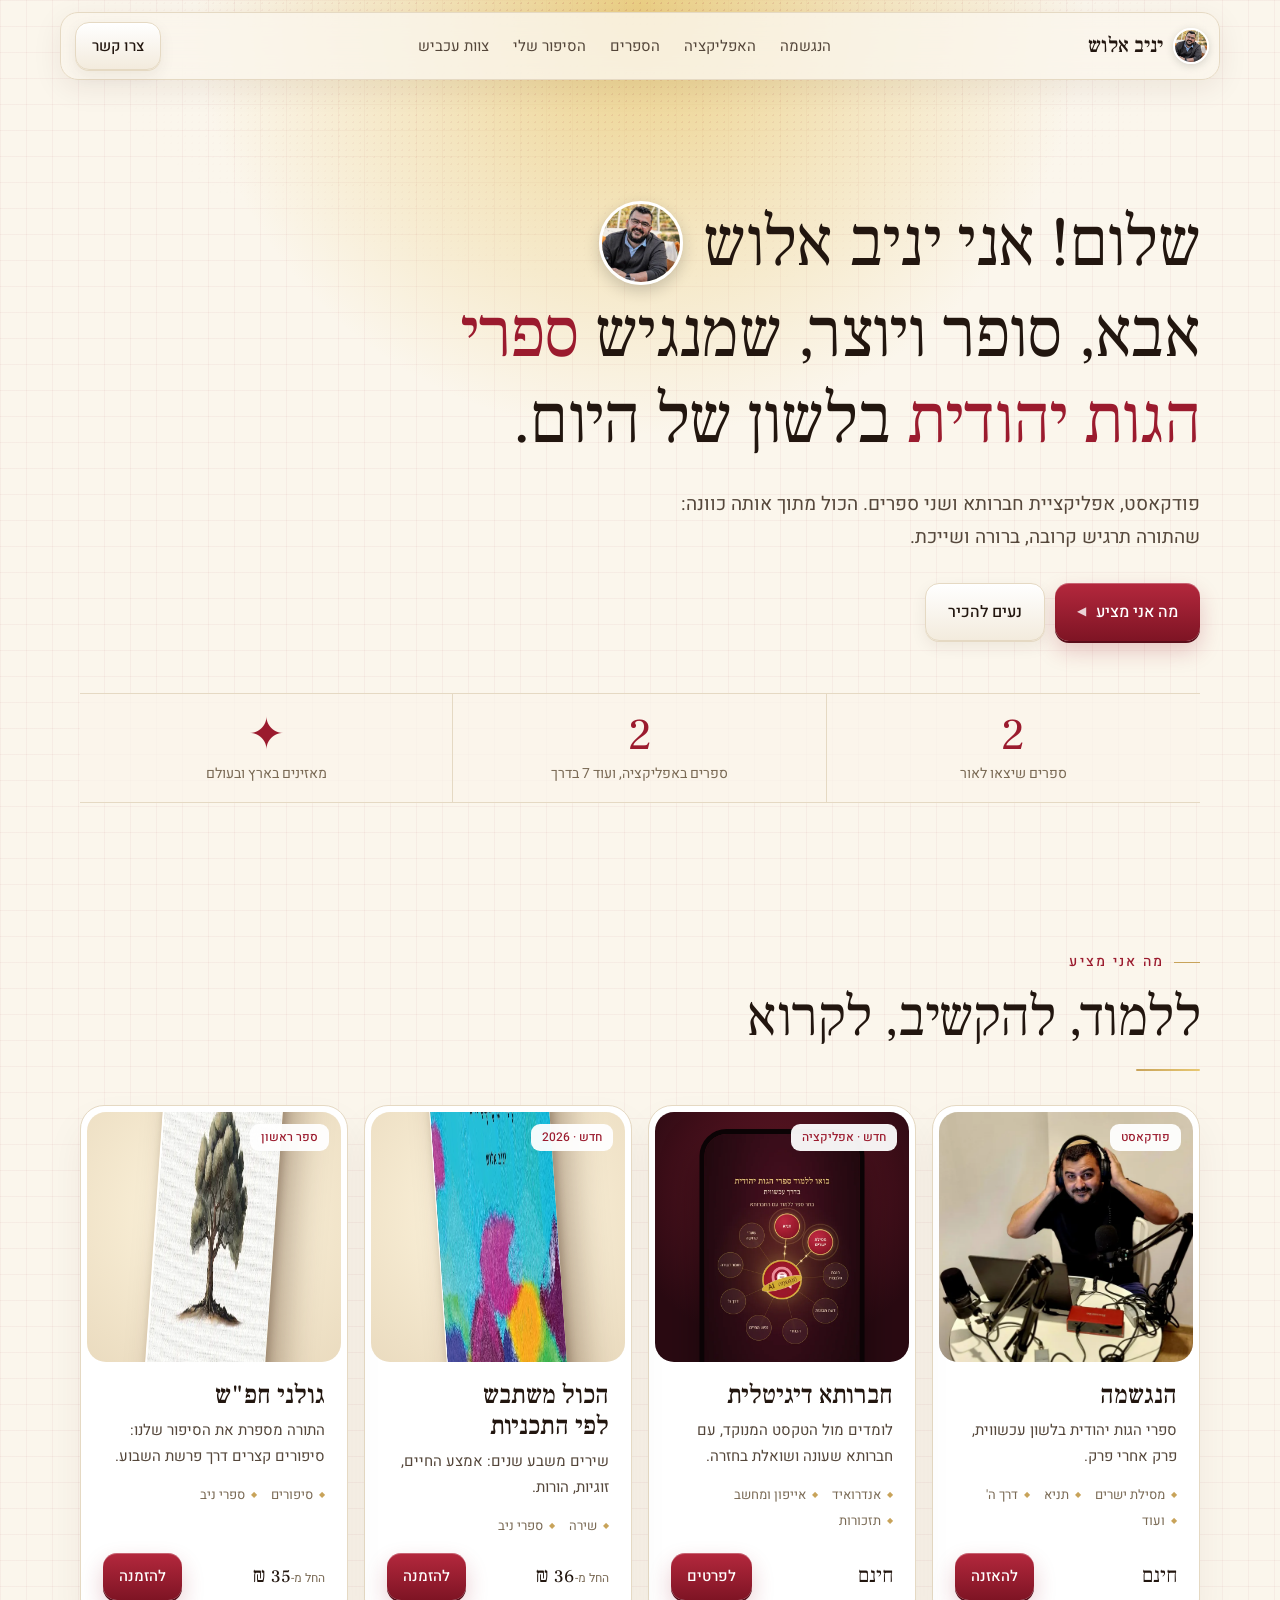
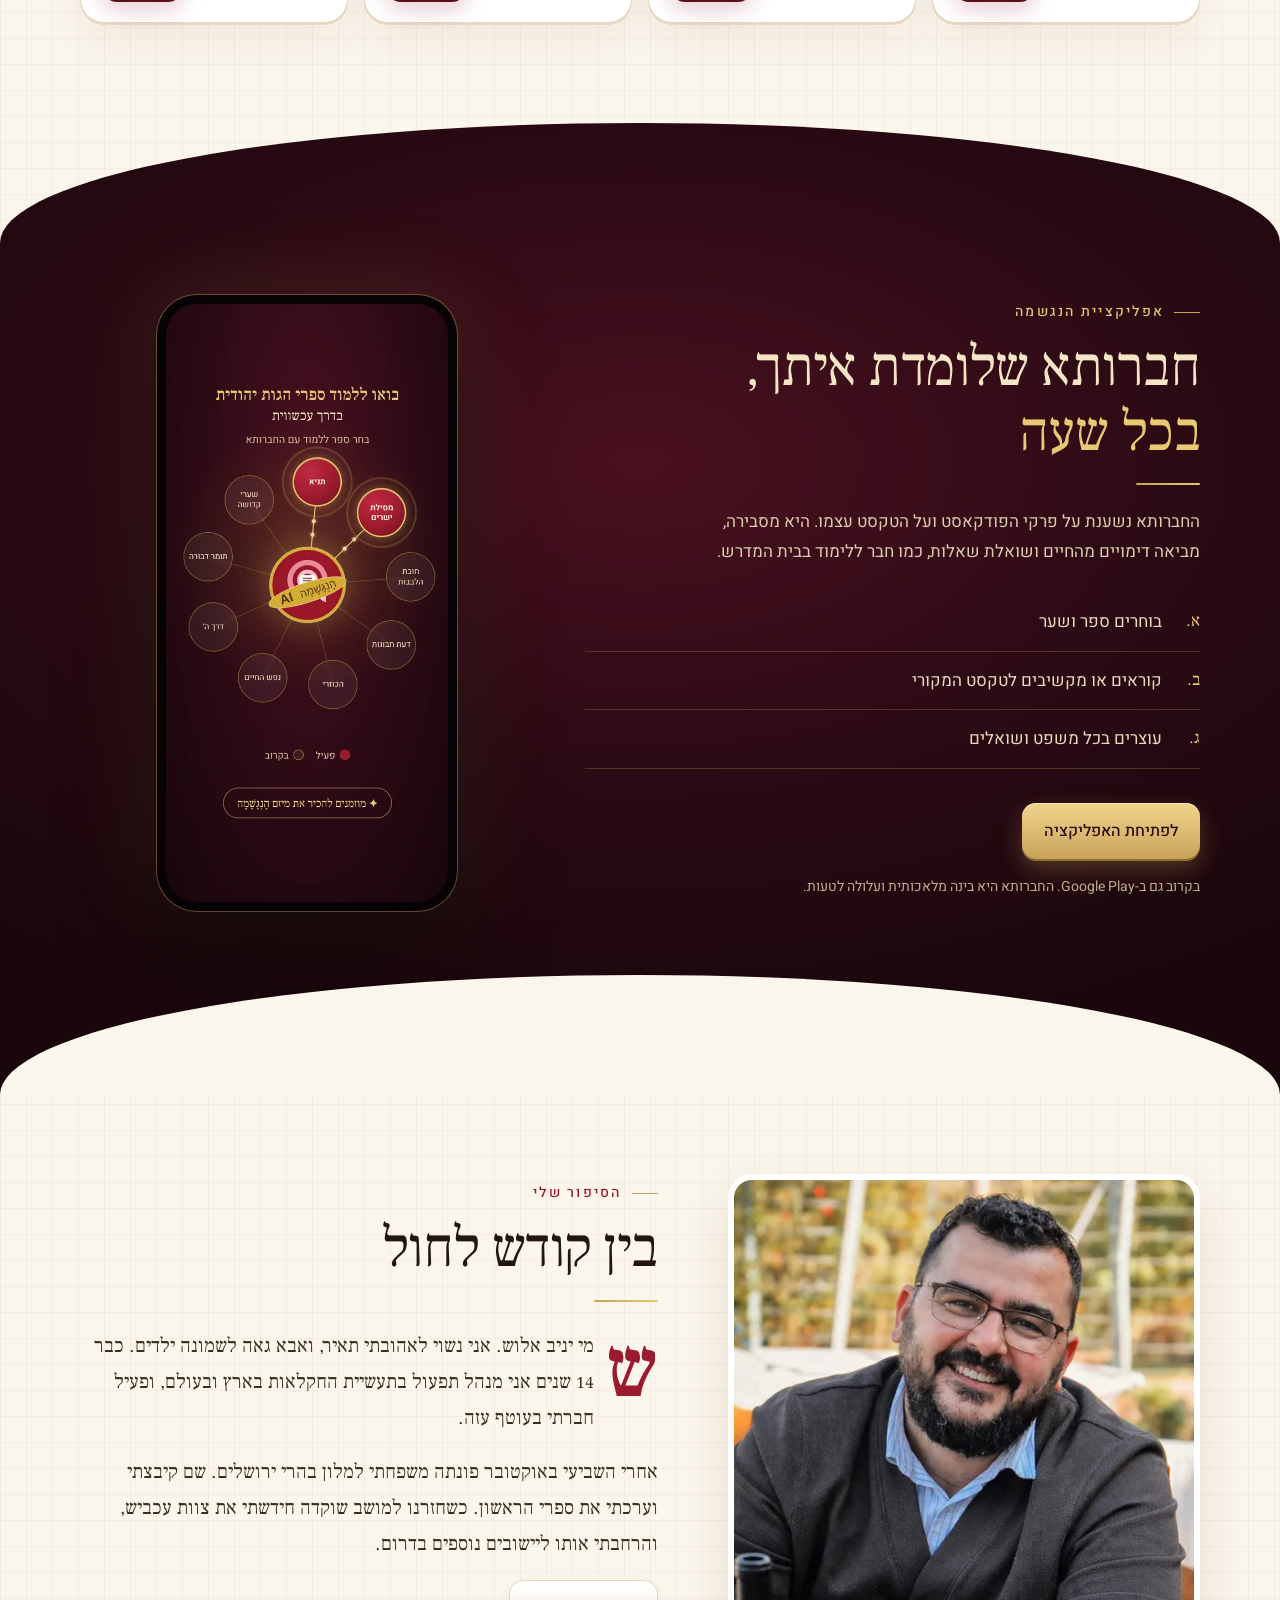
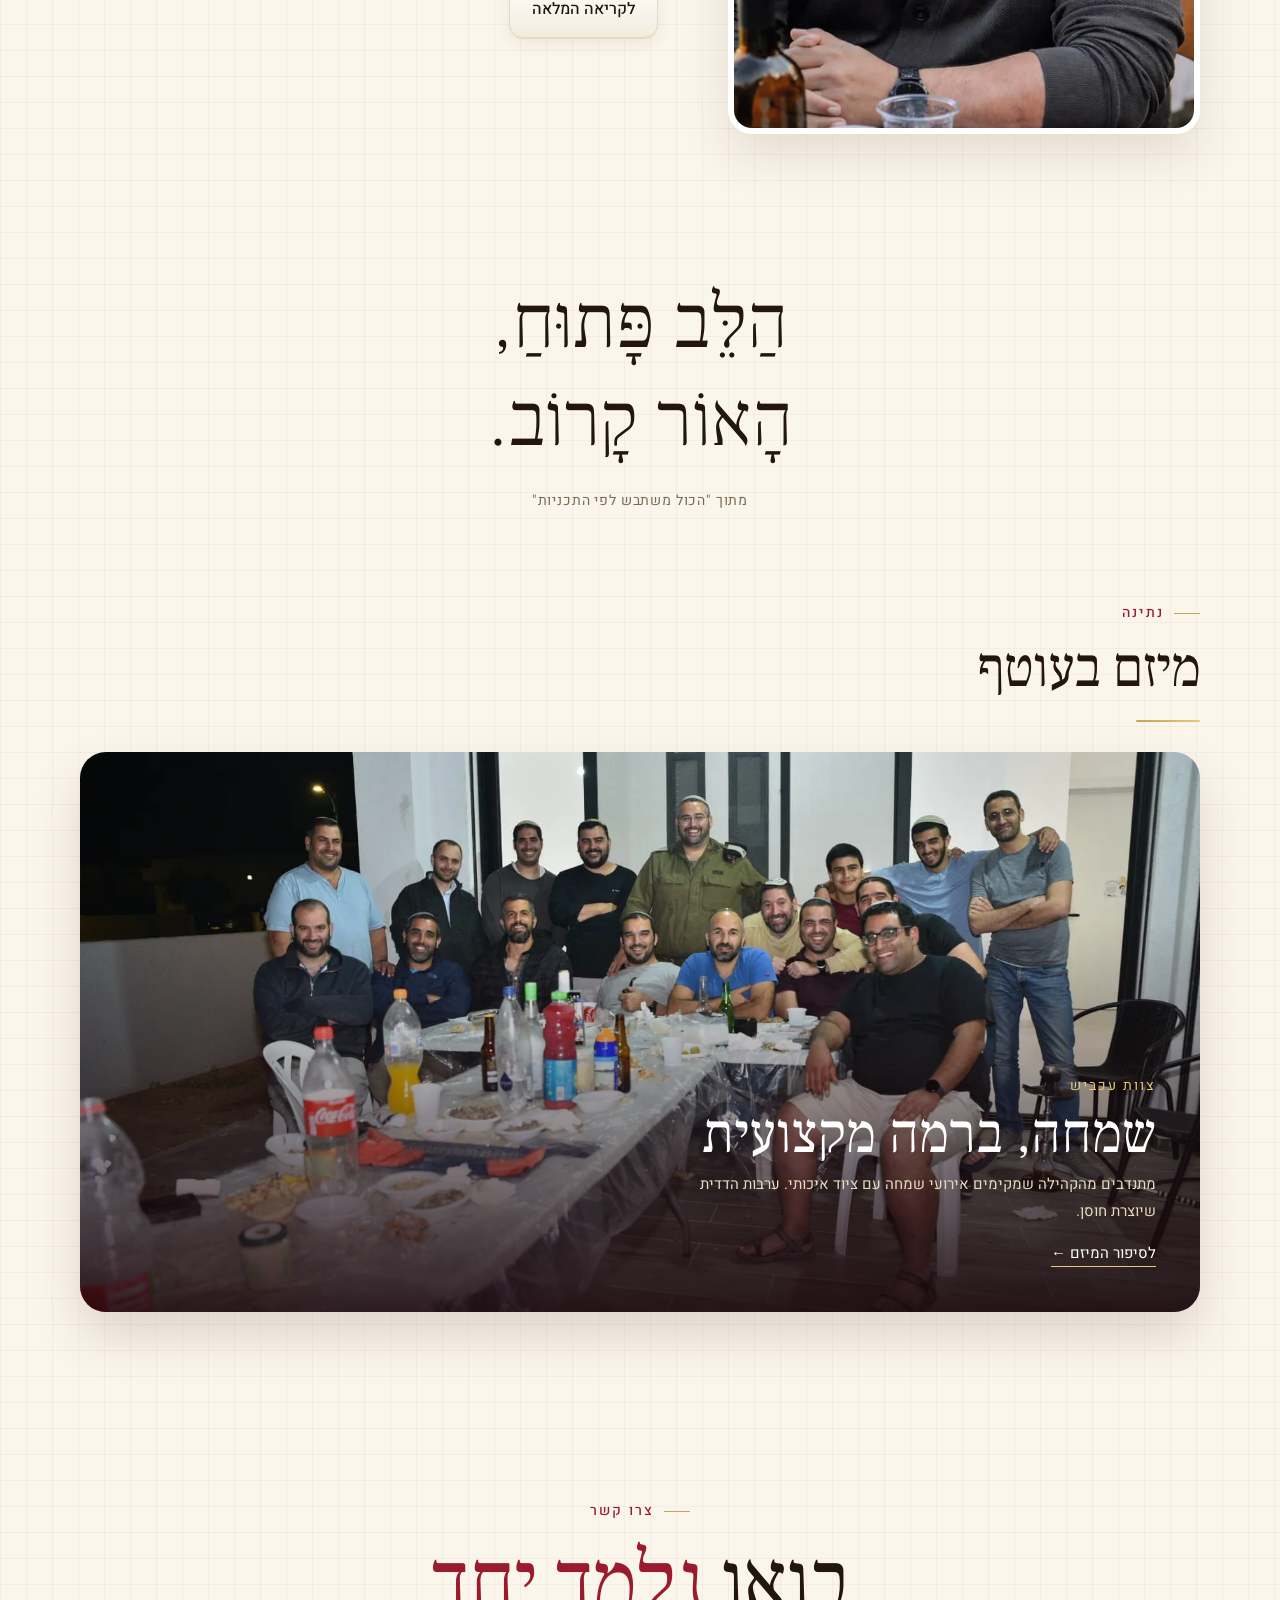
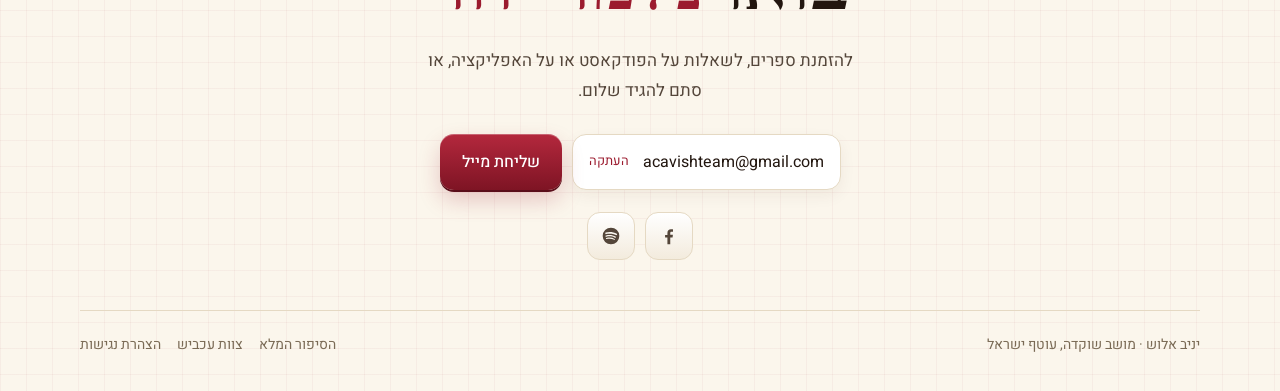
==== index.html @ 119efe70 "האתר האישי: דף בית, הסיפור המלא, צוות עכביש והצהרת נגישות Co-Authored-By: Claude Opus 5.5 (1M contex" ====
<!DOCTYPE html>
<html lang="he" dir="rtl">
<head>
<meta charset="utf-8">
<meta name="viewport" content="width=device-width, initial-scale=1, viewport-fit=cover">
<title>יניב אלוש · אבא, סופר ויוצר</title>
<meta name="description" content="יניב אלוש: הפודקאסט הנגשמה, אפליקציית חברותא דיגיטלית ללימוד ספרי הגות יהודית, והספרים גולני חפ&quot;ש והכול משתבש לפי התכניות.">
<meta name="theme-color" content="#FBF6EC">
<meta property="og:type" content="website">
<meta property="og:locale" content="he_IL">
<meta property="og:title" content="יניב אלוש · אבא, סופר ויוצר">
<meta property="og:description" content="פודקאסט, אפליקציית חברותא ושני ספרים. ספרי הגות יהודית בלשון של היום.">
<meta property="og:image" content="https://yanivalush.github.io/yaniv-site/img/og.jpg">
<meta property="og:image:width" content="1200"><meta property="og:image:height" content="630">
<meta name="twitter:card" content="summary_large_image">
<link rel="icon" href="img/favicon.png" type="image/png">
<link rel="apple-touch-icon" href="img/apple-touch-icon.png">
<link rel="preconnect" href="https://fonts.googleapis.com"><link rel="preconnect" href="https://fonts.gstatic.com" crossorigin>
<link href="https://fonts.googleapis.com/css2?family=Frank+Ruhl+Libre:wght@300;400;500&family=Heebo:wght@400;500&display=swap" rel="stylesheet">
<link rel="stylesheet" href="style.css">
<script type="application/ld+json">{"@context":"https://schema.org","@type":"Person","name":"יניב אלוש","alternateName":"Yaniv Alush","jobTitle":"סופר ויוצר הפודקאסט הנגשמה","sameAs":["https://open.spotify.com/show/05UHixryr6ybnDP0yZZzKV","https://www.facebook.com/profile.php?id=100038217031965"]}</script>
</head>
<body>
<a class="skip" href="#main">דילוג לתוכן</a>

<header class="hdr"><nav class="pill-nav" aria-label="ניווט ראשי">
  <a class="brand" href="#top"><img src="img/yaniv-face.webp" alt="" width="36" height="36"><b>יניב אלוש</b></a>
  <div class="links"><a href="#offers">הנגשמה</a><a href="#app">האפליקציה</a><a href="#offers">הספרים</a><a href="#story">הסיפור שלי</a><a href="#akavish">צוות עכביש</a></div>
  <a class="btn ghost sm links" href="#contact">צרו קשר</a>
  <button class="menu-btn" type="button" aria-expanded="false" aria-controls="drawer" aria-label="פתיחת התפריט"><i></i></button>
</nav></header>
<div class="drawer" id="drawer" hidden>
  <a href="#offers">הנגשמה והספרים</a><a href="#app">האפליקציה</a><a href="#story">הסיפור שלי</a><a href="#akavish">צוות עכביש</a>
  <a class="btn" href="#contact">צרו קשר</a>
</div>

<main id="main">
<div class="hero" id="top">
  <div class="glow"></div><div class="dots"></div>
  <div class="wrap">
    <h1 class="rv">שלום! אני יניב אלוש <span class="me"><img src="img/yaniv-face.webp" alt="" width="84" height="84"></span> אבא, סופר ויוצר, שמנגיש <em>ספרי הגות יהודית</em> בלשון של היום.</h1>
    <p class="sub rv d1">פודקאסט, אפליקציית חברותא ושני ספרים. הכול מתוך אותה כוונה: שהתורה תרגיש קרובה, ברורה ושייכת.</p>
    <div class="actions rv d2"><a class="btn" href="#offers">מה אני מציע <span class="arr" aria-hidden="true">◀</span></a><a class="btn ghost" href="#story">נעים להכיר</a></div>
    <div class="trust rv d3">
      <div><b>2</b><span>ספרים שיצאו לאור</span></div>
      <div><b>2</b><span>ספרים באפליקציה, ועוד 7 בדרך</span></div>
      <div><b aria-hidden="true">✦</b><span>מאזינים בארץ ובעולם</span></div>
    </div>
  </div>
</div>

<section id="offers" aria-labelledby="offers-title"><div class="wrap">
  <div class="rv"><span class="eyebrow">מה אני מציע</span><h2 id="offers-title">ללמוד, להקשיב, לקרוא</h2><div class="underline"></div></div>
  <div class="grid">
    <article class="offer rv">
      <div class="img"><img class="cover" src="img/podcast.webp" alt="יניב מקליט פרק של הפודקאסט, עם אוזניות ומיקרופון" loading="lazy" width="900" height="644"><span class="tag">פודקאסט</span></div>
      <div class="body"><h3>הנגשמה</h3><p>ספרי הגות יהודית בלשון עכשווית, פרק אחרי פרק.</p>
        <ul class="meta"><li>מסילת ישרים</li><li>תניא</li><li>דרך ה'</li><li>ועוד</li></ul>
        <div class="row"><span class="price">חינם</span><a class="btn sm" href="https://open.spotify.com/show/05UHixryr6ybnDP0yZZzKV" target="_blank" rel="noopener">להאזנה<span class="sr"> בספוטיפיי (נפתח בחלון חדש)</span></a></div></div>
    </article>
    <article class="offer rv d1">
      <div class="img dark"><img src="img/app-home.webp" alt="מסך הפתיחה של אפליקציית הנגשמה" loading="lazy" width="540" height="1080"><span class="tag">חדש · אפליקציה</span></div>
      <div class="body"><h3>חברותא דיגיטלית</h3><p>לומדים מול הטקסט המנוקד, עם חברותא שעונה ושואלת בחזרה.</p>
        <ul class="meta"><li>אנדרואיד</li><li>אייפון ומחשב</li><li>תזכורות</li></ul>
        <div class="row"><span class="price">חינם</span><a class="btn sm" href="#app">לפרטים</a></div></div>
    </article>
    <article class="offer rv d2">
      <div class="img book"><img src="img/book-new.webp" alt="כריכת הספר הכול משתבש לפי התכניות" loading="lazy" width="520" height="747"><span class="tag">חדש · 2026</span></div>
      <div class="body"><h3>הכול משתבש לפי התכניות</h3><p>שירים משבע שנים: אמצע החיים, זוגיות, הורות.</p>
        <ul class="meta"><li>שירה</li><li>ספרי ניב</li></ul>
        <div class="row"><span class="price"><small>החל מ-</small>36 ₪</span><a class="btn sm" href="https://nivbook.co.il/product/%d7%94%d7%9b%d7%9c-%d7%9e%d7%a9%d7%aa%d7%91%d7%a9-%d7%9c%d7%a4%d7%99-%d7%94%d7%aa%d7%95%d7%9b%d7%a0%d7%99%d7%95%d7%aa/" target="_blank" rel="noopener">להזמנה<span class="sr"> באתר ספרי ניב (נפתח בחלון חדש)</span></a></div></div>
    </article>
    <article class="offer rv d3">
      <div class="img book r"><img src="img/book-golani.webp" alt="כריכת הספר גולני חפ&quot;ש" loading="lazy" width="520" height="797"><span class="tag">ספר ראשון</span></div>
      <div class="body"><h3>גולני חפ"ש</h3><p>התורה מספרת את הסיפור שלנו: סיפורים קצרים דרך פרשת השבוע.</p>
        <ul class="meta"><li>סיפורים</li><li>ספרי ניב</li></ul>
        <div class="row"><span class="price"><small>החל מ-</small>35 ₪</span><a class="btn sm" href="https://nivbook.co.il/product/%d7%92%d7%95%d7%9c%d7%a0%d7%99-%d7%97%d7%a4%d7%a9/" target="_blank" rel="noopener">להזמנה<span class="sr"> באתר ספרי ניב (נפתח בחלון חדש)</span></a></div></div>
    </article>
  </div>
</div></section>

<section class="night" id="app" aria-labelledby="app-title"><div class="wrap inner">
  <div class="rv">
    <span class="eyebrow">אפליקציית הנגשמה</span>
    <h2 id="app-title">חברותא שלומדת איתך,<br><em>בכל שעה</em></h2>
    <div class="underline"></div>
    <p style="margin-top:22px">החברותא נשענת על פרקי הפודקאסט ועל הטקסט עצמו. היא מסבירה, מביאה דימויים מהחיים ושואלת שאלות, כמו חבר ללימוד בבית המדרש.</p>
    <ol class="steps"><li><b>א.</b>בוחרים ספר ושער</li><li><b>ב.</b>קוראים או מקשיבים לטקסט המקורי</li><li><b>ג.</b>עוצרים בכל משפט ושואלים</li></ol>
    <div class="actions"><a class="btn gold" href="https://hanagshama-chavruta.netlify.app/" target="_blank" rel="noopener">לפתיחת האפליקציה<span class="sr"> (נפתח בחלון חדש)</span></a></div>
    <p style="font-size:14px;margin-top:16px;color:#BFAE8C">בקרוב גם ב-Google Play. החברותא היא בינה מלאכותית ועלולה לטעות.</p>
  </div>
  <div class="phone rv d1"><img src="img/app-home.webp" alt="אפליקציית הנגשמה בטלפון: בחירת ספר ללימוד" loading="lazy" width="540" height="1080"></div>
</div></section>

<section class="story" id="story" aria-labelledby="story-title"><div class="wrap inner">
  <div class="portrait rv"><img src="img/yaniv.webp" alt="יניב אלוש מחייך, יושב ליד שולחן" loading="lazy" width="900" height="600"></div>
  <div class="rv d1">
    <span class="eyebrow">הסיפור שלי</span><h2 id="story-title">בין קודש לחול</h2><div class="underline" style="margin-bottom:26px"></div>
    <div class="prose drop">
      <p>שמי יניב אלוש. אני נשוי לאהובתי תאיר, ואבא גאה לשמונה ילדים. כבר 14 שנים אני מנהל תפעול בתעשיית החקלאות בארץ ובעולם, ופעיל חברתי בעוטף עזה.</p>
      <p>אחרי השביעי באוקטובר פונתה משפחתי למלון בהרי ירושלים. שם קיבצתי וערכתי את ספרי הראשון. כשחזרנו למושב שוקדה חידשתי את צוות עכביש, והרחבתי אותו ליישובים נוספים בדרום.</p>
    </div>
    <a class="btn ghost" href="story.html">לקריאה המלאה</a>
  </div>
</div></section>

<div class="quote"><figure class="wrap rv" style="margin:0 auto">
  <blockquote>הַלֵּב פָּתוּחַ,<br>הָאוֹר קָרוֹב.</blockquote>
  <figcaption><cite>מתוך "הכול משתבש לפי התכניות"</cite></figcaption>
</figure></div>

<section id="akavish" style="padding-top:0" aria-labelledby="ak-title"><div class="wrap">
  <div class="rv"><span class="eyebrow">נתינה</span><h2 id="ak-title">מיזם בעוטף</h2><div class="underline"></div></div>
  <a class="tile rv d1" href="akavish.html">
    <img src="img/akavish-team.webp" alt="מתנדבי צוות עכביש סביב שולחן אירוע" loading="lazy" width="1600" height="1066">
    <span class="cap"><small>צוות עכביש</small><h3>שמחה, ברמה מקצועית</h3><p>מתנדבים מהקהילה שמקימים אירועי שמחה עם ציוד איכותי. ערבות הדדית שיוצרת חוסן.</p><span class="more">לסיפור המיזם ←</span></span>
  </a>
</div></section>

<div class="closing" id="contact"><div class="wrap rv">
  <span class="eyebrow">צרו קשר</span>
  <h2>בואו <em>נלמד יחד</em></h2>
  <p>להזמנת ספרים, לשאלות על הפודקאסט או על האפליקציה, או סתם להגיד שלום.</p>
  <div class="contact">
    <button type="button" class="chip" id="copyMail"><span class="mail">acavishteam@gmail.com</span> <span class="lbl">העתקה</span></button>
    <a class="btn" href="mailto:acavishteam@gmail.com">שליחת מייל</a>
  </div>
  <div class="social">
    <a href="https://www.facebook.com/profile.php?id=100038217031965" target="_blank" rel="noopener" aria-label="פייסבוק (נפתח בחלון חדש)"><svg viewBox="0 0 24 24" aria-hidden="true"><path d="M13.5 22v-8.2h2.8l.4-3.2h-3.2V8.5c0-.9.3-1.6 1.6-1.6h1.7V4.1c-.3 0-1.3-.1-2.5-.1-2.5 0-4.2 1.5-4.2 4.3v2.4H7.3v3.2h2.8V22h3.4z"/></svg></a>
    <a href="https://open.spotify.com/show/05UHixryr6ybnDP0yZZzKV" target="_blank" rel="noopener" aria-label="הפודקאסט בספוטיפיי (נפתח בחלון חדש)"><svg viewBox="0 0 24 24" aria-hidden="true"><path d="M12 2a10 10 0 1 0 0 20 10 10 0 0 0 0-20zm4.6 14.4a.6.6 0 0 1-.9.2c-2.4-1.5-5.4-1.8-9-1a.6.6 0 1 1-.3-1.2c3.9-.9 7.2-.5 9.9 1.1.3.2.4.6.3.9zm1.2-2.7a.8.8 0 0 1-1.1.3c-2.7-1.7-6.9-2.2-10.2-1.2a.8.8 0 1 1-.4-1.5c3.7-1.1 8.3-.6 11.4 1.4.4.2.5.7.3 1zm.1-2.8C14.7 9 9.4 8.8 6.3 9.7a.9.9 0 1 1-.5-1.8c3.5-1.1 9.4-.8 13.1 1.4a.9.9 0 0 1-1 1.6z"/></svg></a>
  </div>
</div></div>
</main>

<div class="wrap"><footer>
  <span>יניב אלוש · מושב שוקדה, עוטף ישראל</span>
  <nav aria-label="קישורים בתחתית"><a href="story.html">הסיפור המלא</a><a href="akavish.html">צוות עכביש</a><a href="accessibility.html">הצהרת נגישות</a></nav>
</footer></div>
<script src="main.js"></script>
</body>
</html>
---- style.css ----
/* yanivalush personal site: cream paper, app burgundy, muted gold */
:root{
  --paper:#FBF6EC; --paper2:#F5EDDD; --line:#E5D9C3; --grid:rgba(155,27,46,.045);
  --ink:#22160F; --soft:#54463A; --muted:#7A6A55;
  --bordo:#9B1B2E; --bordo-d:#4A1020; --night:#1A070C; --gold:#C8A35A; --gold-l:#E8C872; --cream:#F4E6C4;
  --serif:'Frank Ruhl Libre', 'David Libre', 'Times New Roman', serif;
  --sans:Heebo, 'Arial Hebrew', Arial, sans-serif;
  color-scheme:light;
}
*{ box-sizing:border-box; }
[hidden]{ display:none !important; }
html{ scroll-behavior:smooth; }
html,body{ margin:0; overflow-x:clip; }
body{ background:var(--paper); color:var(--ink); font-family:var(--sans); font-size:17px; line-height:1.75; -webkit-font-smoothing:antialiased;
  background-image:linear-gradient(var(--grid) 1px, transparent 1px), linear-gradient(90deg, var(--grid) 1px, transparent 1px); background-size:26px 26px; }
img{ max-width:100%; display:block; }
a{ color:inherit; }
a:focus-visible, button:focus-visible{ outline:2px solid var(--bordo); outline-offset:3px; border-radius:6px; }
h1,h2,h3{ text-wrap:balance; }
.wrap{ max-width:1160px; margin:0 auto; padding-inline:20px; }
.skip{ position:absolute; right:12px; top:-60px; z-index:100; background:var(--bordo); color:#fff; padding:10px 16px; border-radius:10px; text-decoration:none; }
.skip:focus{ top:12px; }
.sr{ position:absolute; width:1px; height:1px; overflow:hidden; clip:rect(0 0 0 0); white-space:nowrap; }

/* reveal: visible at rest; only content below the first screen fades in */
.rv{ transition:opacity 1s ease, transform 1s cubic-bezier(.2,.7,.2,1); }
.rv.pre{ opacity:0; transform:translateY(26px); }
.rv.d1{ transition-delay:.12s } .rv.d2{ transition-delay:.24s } .rv.d3{ transition-delay:.36s }
@media (prefers-reduced-motion:reduce){ html{ scroll-behavior:auto; } .rv, .rv.pre{ opacity:1; transform:none; transition:none; } }

.eyebrow{ display:inline-flex; align-items:center; gap:10px; font-size:14px; letter-spacing:.16em; color:var(--bordo); font-weight:500; }
.eyebrow::before{ content:''; width:26px; height:1px; background:var(--gold); }
h2{ font-family:var(--serif); font-weight:400; font-size:40px; line-height:1.15; margin:12px 0 0; letter-spacing:-.01em; }
.underline{ width:64px; height:2px; background:linear-gradient(90deg,var(--gold),var(--gold-l)); margin:18px 0 0; border-radius:2px; }

.btn{ display:inline-flex; align-items:center; gap:10px; padding:14px 22px; border-radius:14px; font-size:16px; font-weight:500; color:#fff; text-decoration:none; border:0; cursor:pointer; font-family:inherit;
  background:linear-gradient(180deg,#B4283D,#7E1424); box-shadow:inset 0 1px 0 rgba(255,255,255,.28), 0 2px 0 #5A0E1A, 0 10px 22px rgba(155,27,46,.22); transition:transform .2s, box-shadow .2s; }
.btn:hover{ transform:translateY(-1px); }
.btn.ghost{ color:var(--ink); background:linear-gradient(180deg,#fff,#F3EBDD); box-shadow:inset 0 1px 0 #fff, 0 1px 0 var(--line), 0 6px 16px rgba(60,30,10,.07); border:1px solid var(--line); }
.btn.gold{ color:#2A0A13; background:linear-gradient(180deg,#F0D48A,#C8A35A); box-shadow:inset 0 1px 0 rgba(255,255,255,.5), 0 2px 0 #8E6F30, 0 10px 24px rgba(200,163,90,.3); }
.btn.sm{ padding:10px 16px; font-size:15px; }
.btn .arr{ font-size:12px; opacity:.8; }

/* floating pill header */
.hdr{ position:fixed; top:calc(12px + env(safe-area-inset-top, 0px)); left:12px; right:12px; z-index:40; display:flex; justify-content:center; pointer-events:none; }
.pill-nav{ pointer-events:auto; width:100%; max-width:1160px; display:flex; align-items:center; justify-content:space-between; gap:14px; padding:9px 10px 9px 14px; border-radius:18px;
  background:rgba(251,246,236,.82); backdrop-filter:blur(14px); -webkit-backdrop-filter:blur(14px); border:1px solid var(--line); box-shadow:0 8px 30px rgba(60,30,10,.08); transition:max-width .5s; }
.hdr.small .pill-nav{ max-width:560px; }
.brand{ display:flex; align-items:center; gap:10px; text-decoration:none; }
.brand img{ width:36px; height:36px; border-radius:50%; object-fit:cover; border:2px solid #fff; box-shadow:0 2px 8px rgba(0,0,0,.15); }
.brand b{ font-family:var(--serif); font-weight:500; font-size:21px; }
.links{ display:none; gap:24px; font-size:15px; color:var(--soft); }
.links a{ text-decoration:none; } .links a:hover{ color:var(--bordo); }
.menu-btn{ width:44px; height:44px; border-radius:12px; border:0; cursor:pointer; display:grid; place-items:center; background:linear-gradient(180deg,#B4283D,#7E1424); box-shadow:inset 0 1px 0 rgba(255,255,255,.28); }
.menu-btn i{ display:block; width:17px; height:1.5px; background:#fff; box-shadow:0 5px 0 #fff, 0 -5px 0 #fff; }
.drawer{ position:fixed; inset:0; z-index:39; background:rgba(251,246,236,.97); backdrop-filter:blur(8px); display:flex; flex-direction:column; justify-content:center; gap:6px; padding:90px 30px 40px; }
.drawer a{ font-family:var(--serif); font-size:30px; text-decoration:none; padding:8px 0; border-bottom:1px solid var(--line); }
.drawer .btn{ font-family:var(--sans); font-size:17px; border:0; margin-top:18px; justify-content:center; }

/* hero */
.hero{ position:relative; overflow:hidden; padding:140px 0 40px; }
.glow{ position:absolute; top:-180px; left:50%; width:900px; height:620px; transform:translateX(-50%); pointer-events:none;
  background:radial-gradient(ellipse at 50% 30%, rgba(232,200,114,.85), rgba(232,200,114,.35) 38%, rgba(251,246,236,0) 70%); }
.dots{ position:absolute; inset:0; pointer-events:none; background-image:radial-gradient(rgba(155,27,46,.13) 1px, transparent 1px); background-size:7px 7px;
  -webkit-mask-image:radial-gradient(ellipse 60% 45% at 50% 0%, #000, transparent 75%); mask-image:radial-gradient(ellipse 60% 45% at 50% 0%, #000, transparent 75%); }
.hero h1{ position:relative; font-family:var(--serif); font-weight:400; font-size:38px; line-height:1.24; letter-spacing:-.01em; margin:0 0 24px; }
.hero h1 .me{ display:inline-block; vertical-align:middle; width:54px; height:54px; border-radius:50%; overflow:hidden; border:3px solid #fff; box-shadow:0 6px 16px rgba(0,0,0,.18); margin:0 4px; position:relative; top:-4px; }
.hero h1 .me img{ width:100%; height:100%; object-fit:cover; }
.hero h1 em{ font-style:normal; color:var(--bordo); }
.hero .sub{ position:relative; font-size:17px; color:var(--soft); margin:0 0 28px; max-width:560px; }
.actions{ position:relative; display:flex; gap:10px; flex-wrap:wrap; }
.trust{ display:grid; grid-template-columns:repeat(3,1fr); border-top:1px solid var(--line); border-bottom:1px solid var(--line); margin-top:52px; background:rgba(251,246,236,.7); }
.trust div{ padding:18px 8px; text-align:center; min-width:0; }
.trust div + div{ border-right:1px solid var(--line); }
.trust b{ display:block; font-family:var(--serif); font-weight:400; font-size:32px; line-height:1.1; color:var(--bordo); }
.trust span{ font-size:13px; color:var(--muted); line-height:1.4; display:block; margin-top:4px; }

section{ padding:80px 0; position:relative; scroll-margin-top:80px; }

/* offers */
.grid{ display:grid; gap:16px; margin-top:34px; }
.offer{ border:1px solid var(--line); border-radius:24px; padding:6px; background:#fff; box-shadow:0 2px 0 var(--line), 0 20px 40px rgba(60,30,10,.06); display:flex; flex-direction:column; }
.offer .img{ position:relative; height:230px; border-radius:19px; overflow:hidden; background:var(--paper2); }
.offer .img > img.cover{ width:100%; height:100%; object-fit:cover; }
.offer .img.dark{ background:radial-gradient(circle at 50% 30%, #6a1828, #2a0a12 75%); }
.offer .img.dark img{ position:absolute; left:50%; top:22px; transform:translateX(-50%); height:310px; width:auto; max-width:none; border-radius:22px; box-shadow:0 0 0 5px #0b0305, 0 20px 40px rgba(0,0,0,.5); }
.offer .img.book{ display:flex; align-items:center; justify-content:center; background:radial-gradient(circle at 50% 40%, #FFF6DF, #EADBBF); }
.offer .img.book img{ width:120px; border-radius:2px 5px 5px 2px; box-shadow:16px 20px 34px rgba(60,30,10,.35), 3px 5px 9px rgba(60,30,10,.25); transform:rotate(-4deg); }
.offer .img.book.r img{ transform:rotate(4deg); }
.tag{ position:absolute; top:12px; right:12px; z-index:2; font-size:12px; font-weight:500; padding:3px 11px; border-radius:9px; background:rgba(255,255,255,.94); color:var(--bordo); }
.offer .body{ padding:18px 16px 16px; display:flex; flex-direction:column; flex:1; }
.offer h3{ font-family:var(--serif); font-weight:500; font-size:26px; margin:0 0 6px; line-height:1.2; }
.offer p{ margin:0 0 14px; color:var(--soft); font-size:15px; }
.meta{ display:flex; flex-wrap:wrap; gap:4px 14px; font-size:13px; color:var(--muted); margin:0 0 16px; padding:0; list-style:none; }
.meta li::before{ content:'◆'; color:var(--gold); font-size:8px; margin-left:6px; position:relative; top:-2px; }
.offer .row{ margin-top:auto; display:flex; align-items:center; justify-content:space-between; gap:10px; }
.price{ font-family:var(--serif); font-size:21px; }
.price small{ font-family:var(--sans); font-size:12px; color:var(--muted); }

/* night */
.night{ background:radial-gradient(ellipse 80% 60% at 50% 35%, #4A1020, #2A0A13 55%, var(--night)); color:var(--cream); padding:110px 0 120px;
  border-radius:50% 50% 0 0 / 70px 70px 0 0; margin-top:20px; }
.night::after{ content:''; position:absolute; left:0; right:0; bottom:-1px; height:70px; background:var(--paper); border-radius:50% 50% 0 0 / 70px 70px 0 0; }
.night .eyebrow{ color:var(--gold-l); }
.night h2{ color:var(--cream); } .night h2 em{ font-style:normal; color:var(--gold-l); }
.night p{ color:#DCCDAE; font-size:17px; max-width:520px; }
.night .inner{ display:grid; gap:50px; align-items:center; }
.steps{ list-style:none; padding:0; margin:26px 0 34px; }
.steps li{ display:flex; gap:16px; padding:14px 0; border-bottom:1px solid rgba(200,163,90,.25); color:#EADBC0; }
.steps b{ font-family:var(--serif); color:var(--gold-l); min-width:22px; font-weight:400; }
.phone{ justify-self:center; width:250px; aspect-ratio:9/18.5; max-width:100%; border-radius:40px; padding:9px; background:#070203; box-shadow:0 0 0 1px rgba(200,163,90,.4), 0 40px 90px rgba(0,0,0,.6), 0 0 90px rgba(232,200,114,.15); }
.phone img{ width:100%; height:100%; object-fit:cover; border-radius:31px; }

/* story */
.portrait{ height:360px; border-radius:24px; overflow:hidden; margin:0 0 30px; border:6px solid #fff; box-shadow:0 20px 50px rgba(60,30,10,.12); }
.portrait img{ width:100%; height:100%; object-fit:cover; object-position:40% 30%; }
.prose p{ font-family:var(--serif); font-size:20px; line-height:1.8; margin:0 0 18px; color:#3A2D22; max-width:62ch; }
.prose.drop p:first-child::first-letter{ float:right; font-size:84px; line-height:.82; margin:8px 0 0 12px; color:var(--bordo); font-weight:500; }

.quote{ text-align:center; padding:60px 0 80px; }
.quote blockquote{ margin:0; font-family:var(--serif); font-weight:300; font-size:44px; line-height:1.3; }
.quote cite{ display:block; margin-top:18px; font-style:normal; font-size:14px; color:var(--muted); letter-spacing:.06em; }

.tile{ position:relative; display:block; height:420px; border-radius:26px; overflow:hidden; margin-top:30px; box-shadow:0 24px 50px rgba(60,30,10,.15); text-decoration:none; color:#fff; }
.tile > img{ position:absolute; inset:0; width:100%; height:100%; object-fit:cover; transition:transform 1.2s ease; }
.tile:hover > img{ transform:scale(1.03); }
.tile::after{ content:''; position:absolute; inset:0; background:linear-gradient(180deg, rgba(26,7,12,0) 30%, rgba(26,7,12,.9)); }
.tile .cap{ position:absolute; z-index:2; bottom:24px; right:22px; left:22px; }
.tile small{ color:var(--gold-l); font-size:14px; letter-spacing:.14em; }
.tile h3{ font-family:var(--serif); font-weight:400; font-size:36px; margin:4px 0 6px; line-height:1.1; }
.tile p{ margin:0 0 14px; font-size:15px; color:#EADBC0; max-width:460px; }
.tile .more{ font-size:15px; border-bottom:1px solid var(--gold-l); padding-bottom:2px; }

.closing{ text-align:center; padding:100px 0 50px; }
.closing h2{ font-size:52px; } .closing h2 em{ font-style:normal; color:var(--bordo); }
.closing p{ color:var(--soft); margin:14px auto 28px; max-width:440px; }
.contact{ display:flex; flex-wrap:wrap; justify-content:center; gap:10px; }
.chip{ display:inline-flex; align-items:center; gap:14px; padding:12px 16px; border:1px solid var(--line); border-radius:14px; background:#fff; font:inherit; font-size:16px; color:inherit; cursor:pointer; box-shadow:0 6px 16px rgba(60,30,10,.06); }
.chip .mail{ direction:ltr; }
.chip .lbl{ color:var(--bordo); font-size:13px; }
.social{ display:flex; justify-content:center; gap:10px; margin-top:22px; }
.social a{ width:48px; height:48px; display:grid; place-items:center; border-radius:13px; border:1px solid var(--line); background:linear-gradient(180deg,#fff,#F3EBDD); color:var(--soft); }
.social svg{ width:20px; height:20px; fill:currentColor; }
footer{ border-top:1px solid var(--line); padding:22px 0 34px; font-size:14px; color:var(--muted); display:flex; flex-wrap:wrap; gap:8px 20px; justify-content:space-between; }
footer nav{ display:flex; gap:16px; flex-wrap:wrap; } footer a{ text-decoration:none; } footer a:hover{ color:var(--bordo); }

/* inner pages */
.page-head{ padding:150px 0 30px; position:relative; overflow:hidden; }
.page-head h1{ font-family:var(--serif); font-weight:400; font-size:44px; line-height:1.15; margin:12px 0 0; position:relative; }
.page-head .lead{ position:relative; color:var(--soft); font-size:18px; max-width:620px; margin:16px 0 0; }
.back{ display:inline-flex; gap:8px; margin-top:24px; font-size:15px; color:var(--bordo); text-decoration:none; position:relative; }
.article{ padding:20px 0 60px; }
.article h2{ font-size:30px; margin:40px 0 12px; }
.article ul{ font-family:var(--serif); font-size:19px; color:#3A2D22; padding-right:22px; }
.callout{ font-family:var(--serif); font-size:26px; line-height:1.5; border-right:3px solid var(--gold); padding:6px 22px; margin:30px 0; color:var(--ink); max-width:62ch; }
.gallery{ display:grid; grid-template-columns:repeat(2,1fr); gap:10px; margin:30px 0; }
.gallery img{ width:100%; height:180px; object-fit:cover; border-radius:16px; }
.legal p, .legal li{ font-family:var(--sans); font-size:16px; color:var(--soft); }

@media (min-width:900px){
  .links{ display:flex; } .menu-btn{ display:none; }
  .hdr.small .links{ display:none; } .hdr.small .menu-btn{ display:grid; }
  .hero{ padding:200px 0 60px; } .hero h1{ font-size:70px; max-width:1000px; } .hero h1 .me{ width:84px; height:84px; top:-6px; } .hero .sub{ font-size:19px; }
  .trust b{ font-size:44px; } .trust span{ font-size:14px; }
  h2{ font-size:56px; }
  .grid{ grid-template-columns:repeat(4,1fr); } .offer .img{ height:250px; }
  .night{ border-radius:50% 50% 0 0 / 120px 120px 0 0; padding:170px 0 180px; } .night::after{ height:120px; border-radius:50% 50% 0 0 / 120px 120px 0 0; }
  .night .inner{ grid-template-columns:1.15fr .85fr; } .phone{ width:300px; }
  .story .inner{ display:grid; grid-template-columns:.9fr 1.1fr; gap:70px; align-items:start; } .portrait{ height:560px; margin:0; }
  .quote blockquote{ font-size:76px; }
  .tile{ height:560px; } .tile .cap{ right:44px; bottom:44px; } .tile h3{ font-size:56px; }
  .closing h2{ font-size:84px; }
  .page-head{ padding:200px 0 40px; } .page-head h1{ font-size:64px; }
  .gallery{ grid-template-columns:repeat(3,1fr); } .gallery img{ height:240px; }
}
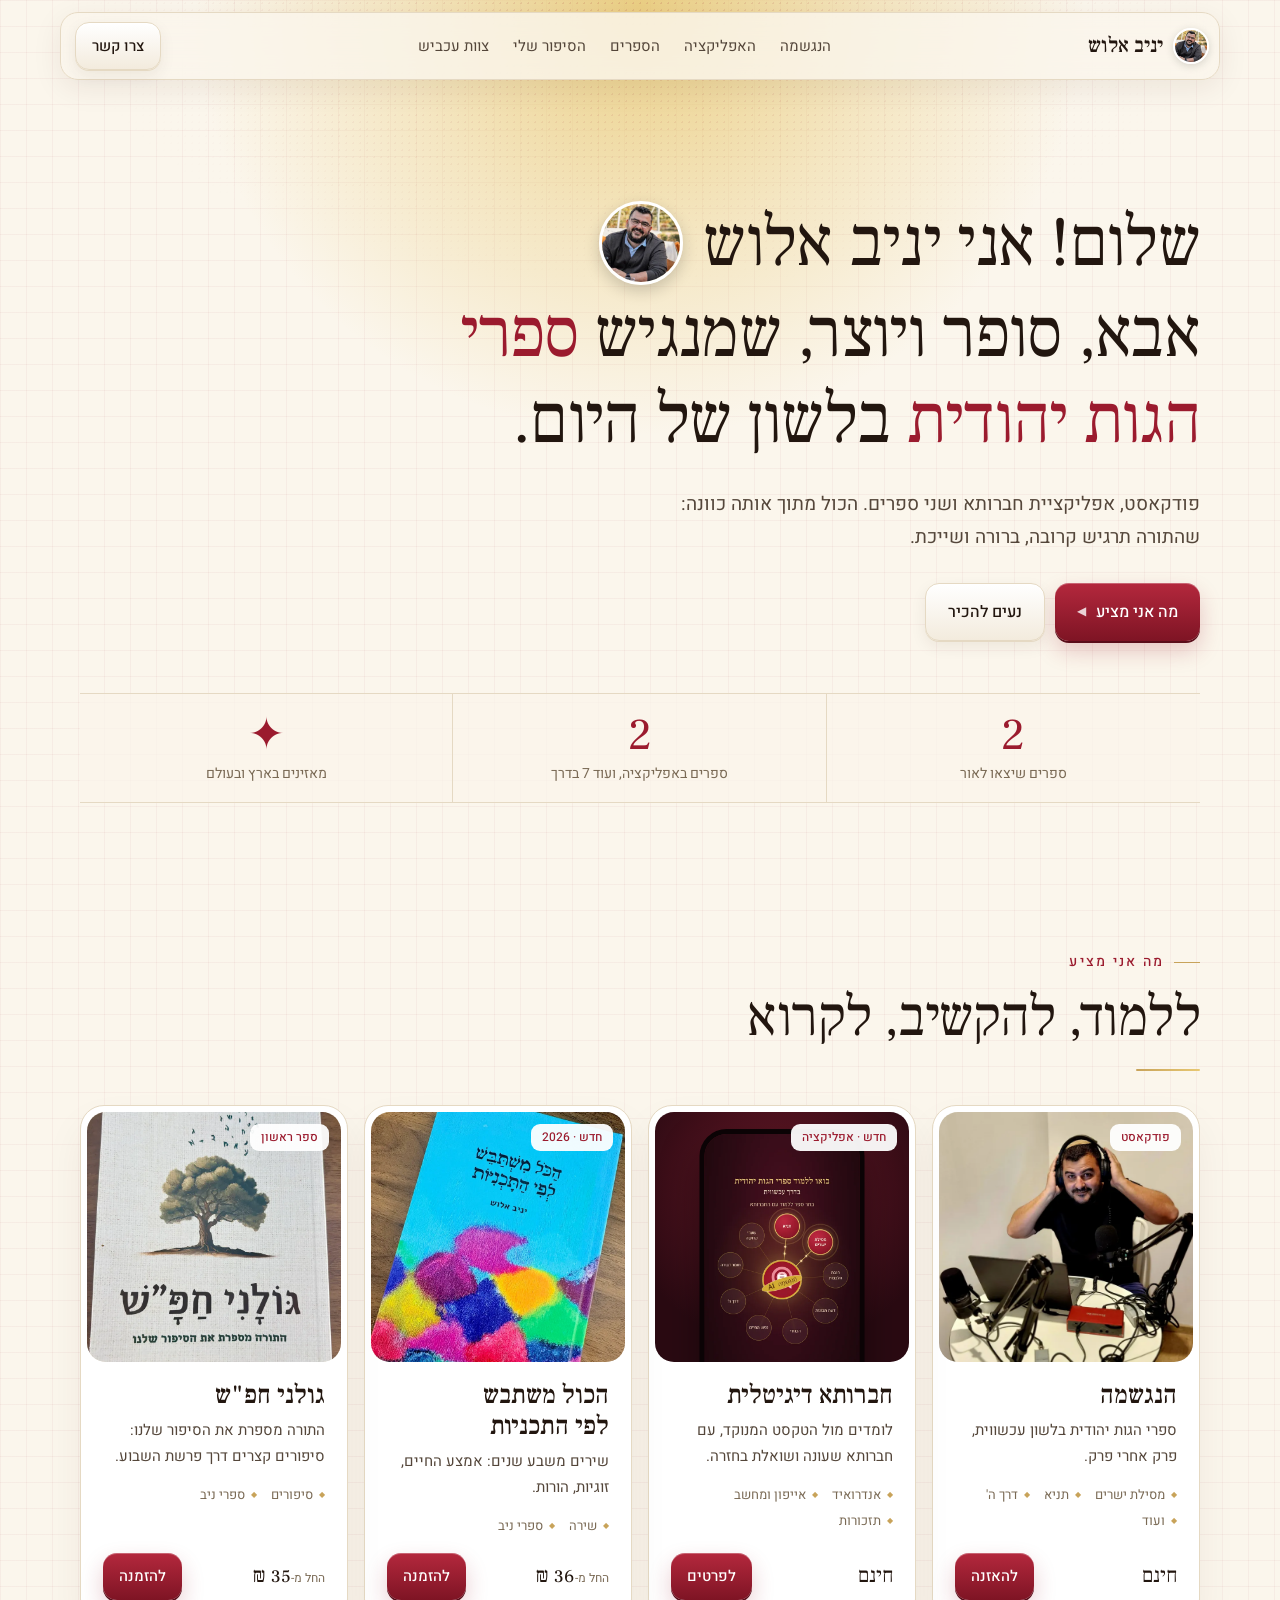
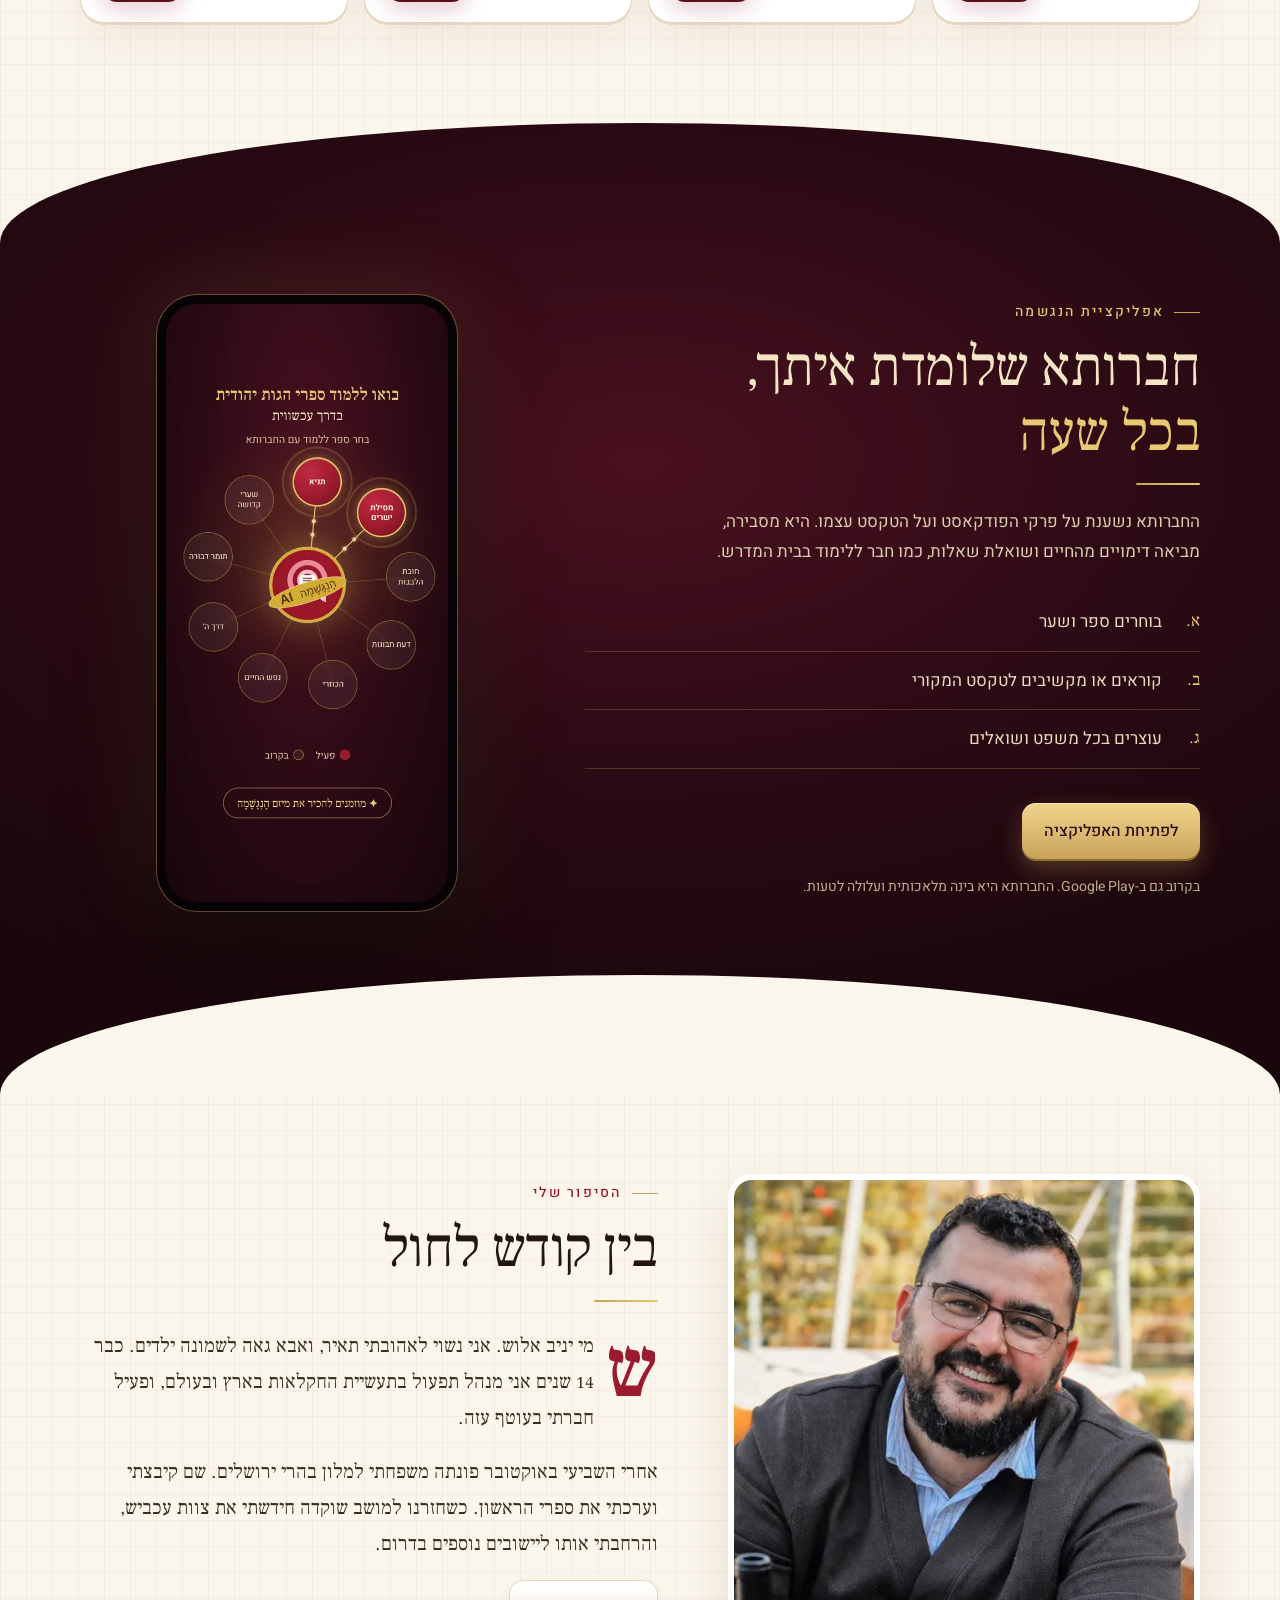
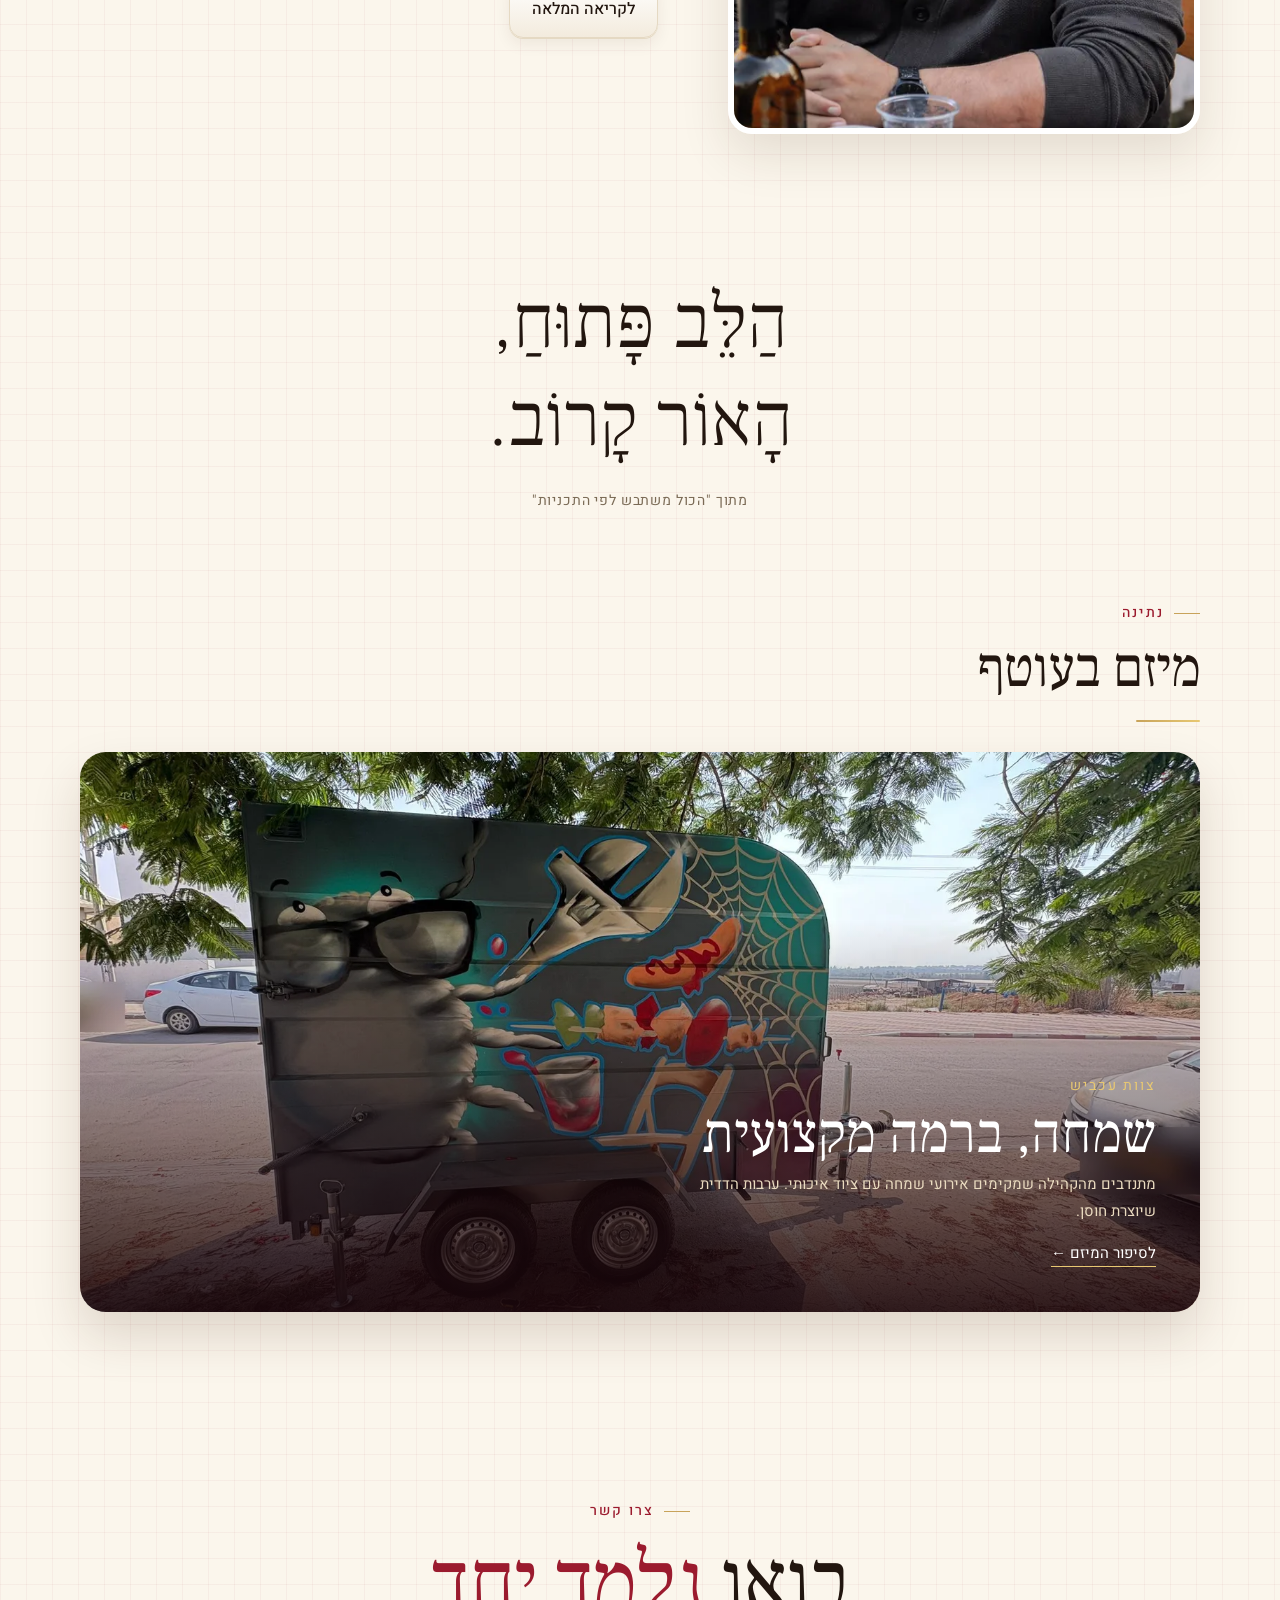
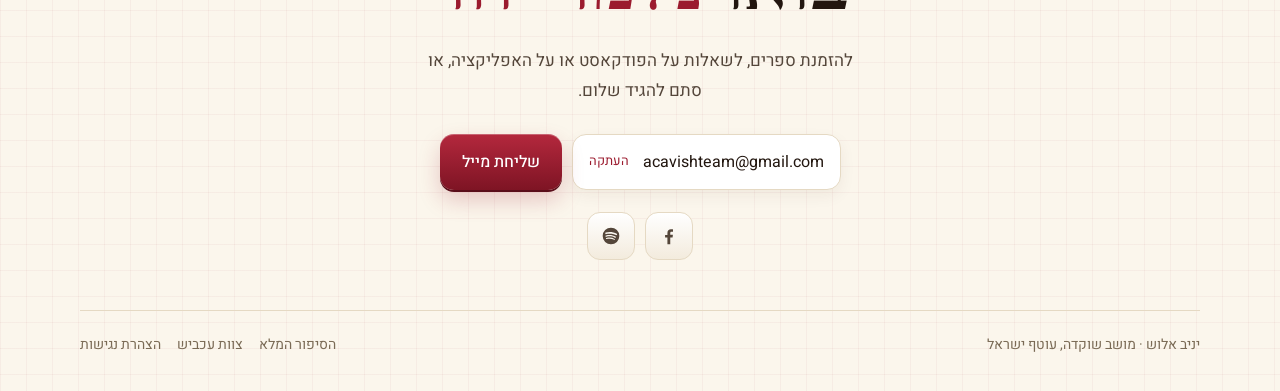
==== commit 089ad286: "תמונות אמיתיות לספרים ולצוות עכביש (לוחיות רישוי מטושטשות), וכתובת קצרה angashama.com/app Co-Authore" ====
--- a/index.html
+++ b/index.html
@@ -10,7 +10,7 @@
 <meta property="og:locale" content="he_IL">
 <meta property="og:title" content="יניב אלוש · אבא, סופר ויוצר">
 <meta property="og:description" content="פודקאסט, אפליקציית חברותא ושני ספרים. ספרי הגות יהודית בלשון של היום.">
-<meta property="og:image" content="https://yanivalush.github.io/yaniv-site/img/og.jpg">
+<meta property="og:image" content="https://angashama.com/img/og.jpg">
 <meta property="og:image:width" content="1200"><meta property="og:image:height" content="630">
 <meta name="twitter:card" content="summary_large_image">
 <link rel="icon" href="img/favicon.png" type="image/png">
@@ -65,13 +65,13 @@
         <div class="row"><span class="price">חינם</span><a class="btn sm" href="#app">לפרטים</a></div></div>
     </article>
     <article class="offer rv d2">
-      <div class="img book"><img src="img/book-new.webp" alt="כריכת הספר הכול משתבש לפי התכניות" loading="lazy" width="520" height="747"><span class="tag">חדש · 2026</span></div>
+      <div class="img"><img class="cover" style="object-position:50% 12%" src="img/book-new-photo.webp" alt="הספר הכול משתבש לפי התכניות מונח על שולחן עץ" loading="lazy" width="800" height="811"><span class="tag">חדש · 2026</span></div>
       <div class="body"><h3>הכול משתבש לפי התכניות</h3><p>שירים משבע שנים: אמצע החיים, זוגיות, הורות.</p>
         <ul class="meta"><li>שירה</li><li>ספרי ניב</li></ul>
         <div class="row"><span class="price"><small>החל מ-</small>36 ₪</span><a class="btn sm" href="https://nivbook.co.il/product/%d7%94%d7%9b%d7%9c-%d7%9e%d7%a9%d7%aa%d7%91%d7%a9-%d7%9c%d7%a4%d7%99-%d7%94%d7%aa%d7%95%d7%9b%d7%a0%d7%99%d7%95%d7%aa/" target="_blank" rel="noopener">להזמנה<span class="sr"> באתר ספרי ניב (נפתח בחלון חדש)</span></a></div></div>
     </article>
     <article class="offer rv d3">
-      <div class="img book r"><img src="img/book-golani.webp" alt="כריכת הספר גולני חפ&quot;ש" loading="lazy" width="520" height="797"><span class="tag">ספר ראשון</span></div>
+      <div class="img"><img class="cover" style="object-position:50% 78%" src="img/book-golani-photo.webp" alt="הספר גולני חפ&quot;ש מונח על שולחן עץ" loading="lazy" width="800" height="813"><span class="tag">ספר ראשון</span></div>
       <div class="body"><h3>גולני חפ"ש</h3><p>התורה מספרת את הסיפור שלנו: סיפורים קצרים דרך פרשת השבוע.</p>
         <ul class="meta"><li>סיפורים</li><li>ספרי ניב</li></ul>
         <div class="row"><span class="price"><small>החל מ-</small>35 ₪</span><a class="btn sm" href="https://nivbook.co.il/product/%d7%92%d7%95%d7%9c%d7%a0%d7%99-%d7%97%d7%a4%d7%a9/" target="_blank" rel="noopener">להזמנה<span class="sr"> באתר ספרי ניב (נפתח בחלון חדש)</span></a></div></div>
@@ -112,7 +112,7 @@
 <section id="akavish" style="padding-top:0" aria-labelledby="ak-title"><div class="wrap">
   <div class="rv"><span class="eyebrow">נתינה</span><h2 id="ak-title">מיזם בעוטף</h2><div class="underline"></div></div>
   <a class="tile rv d1" href="akavish.html">
-    <img src="img/akavish-team.webp" alt="מתנדבי צוות עכביש סביב שולחן אירוע" loading="lazy" width="1600" height="1066">
+    <img src="img/akavish-trailer.webp" alt="נגרר הציוד של צוות עכביש, מעוצב בציור גרפיטי של עכביש" loading="lazy" width="1600" height="1200">
     <span class="cap"><small>צוות עכביש</small><h3>שמחה, ברמה מקצועית</h3><p>מתנדבים מהקהילה שמקימים אירועי שמחה עם ציוד איכותי. ערבות הדדית שיוצרת חוסן.</p><span class="more">לסיפור המיזם ←</span></span>
   </a>
 </div></section>
